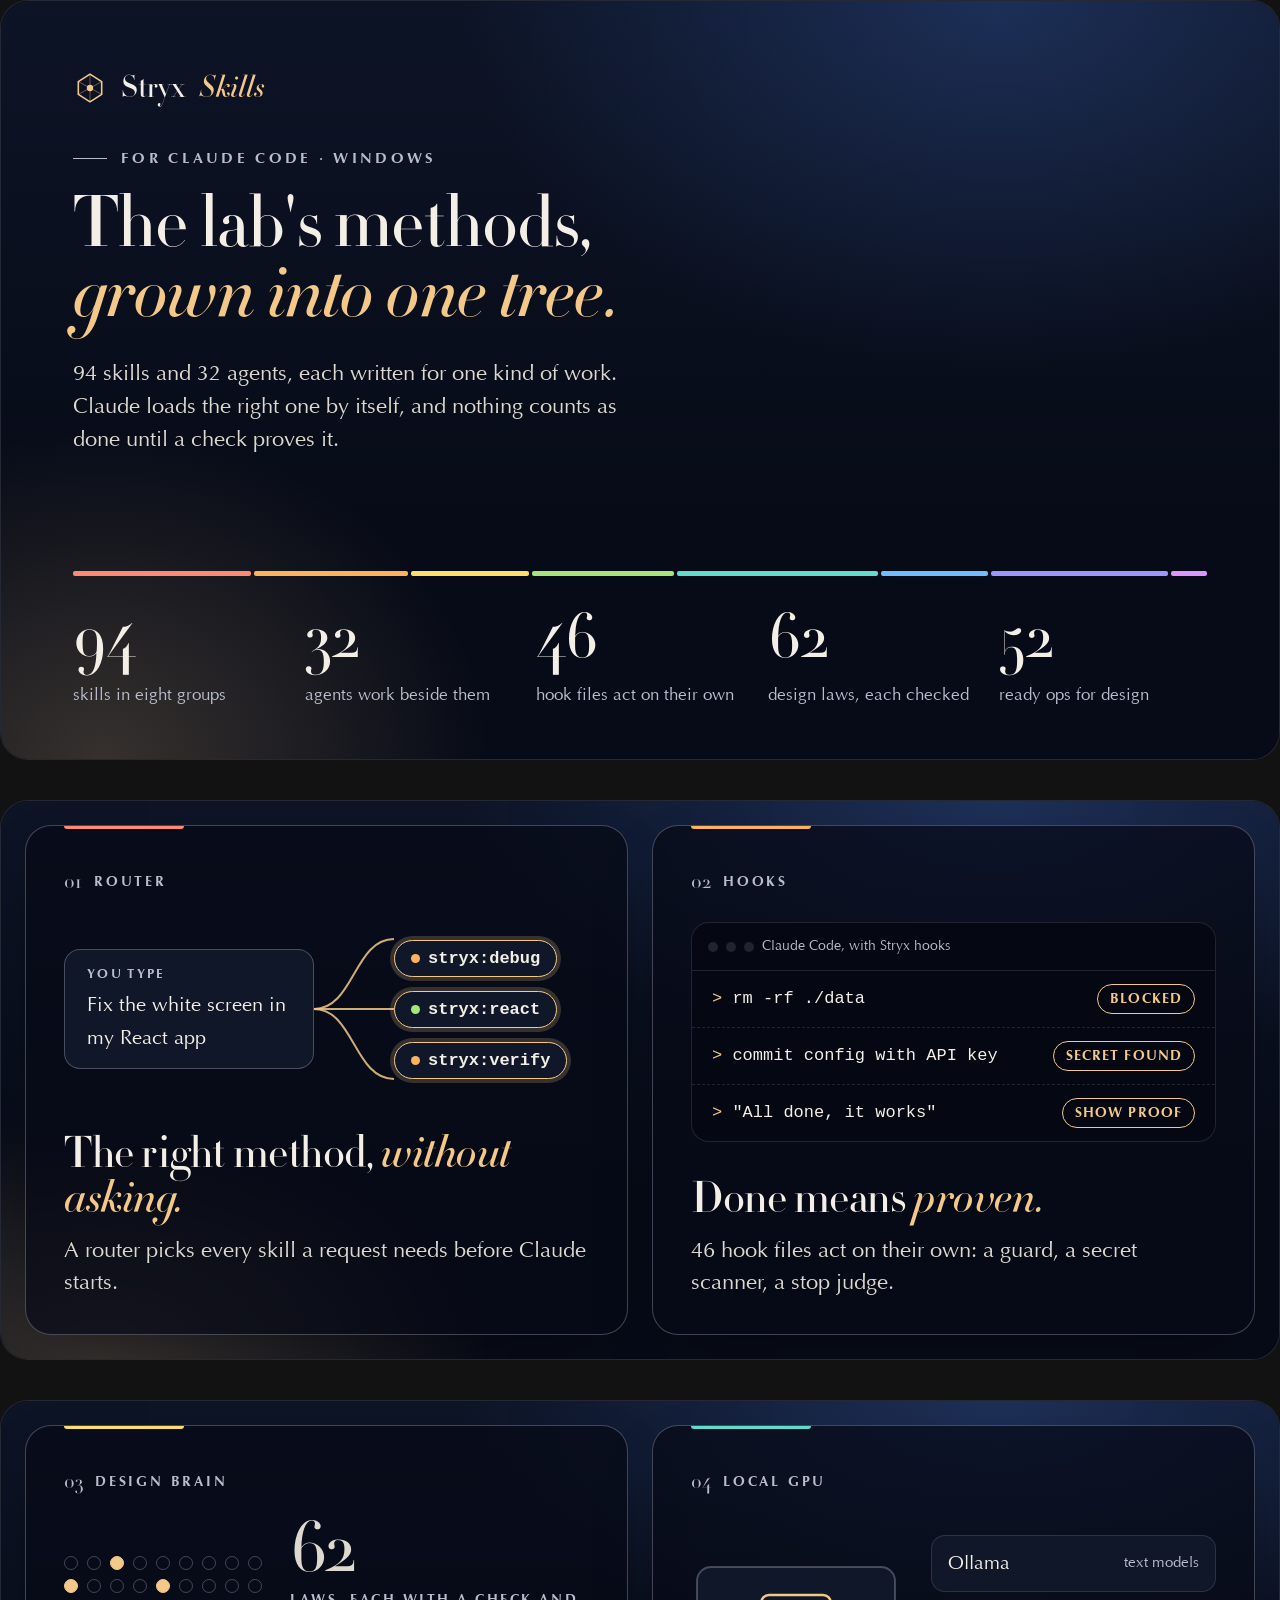
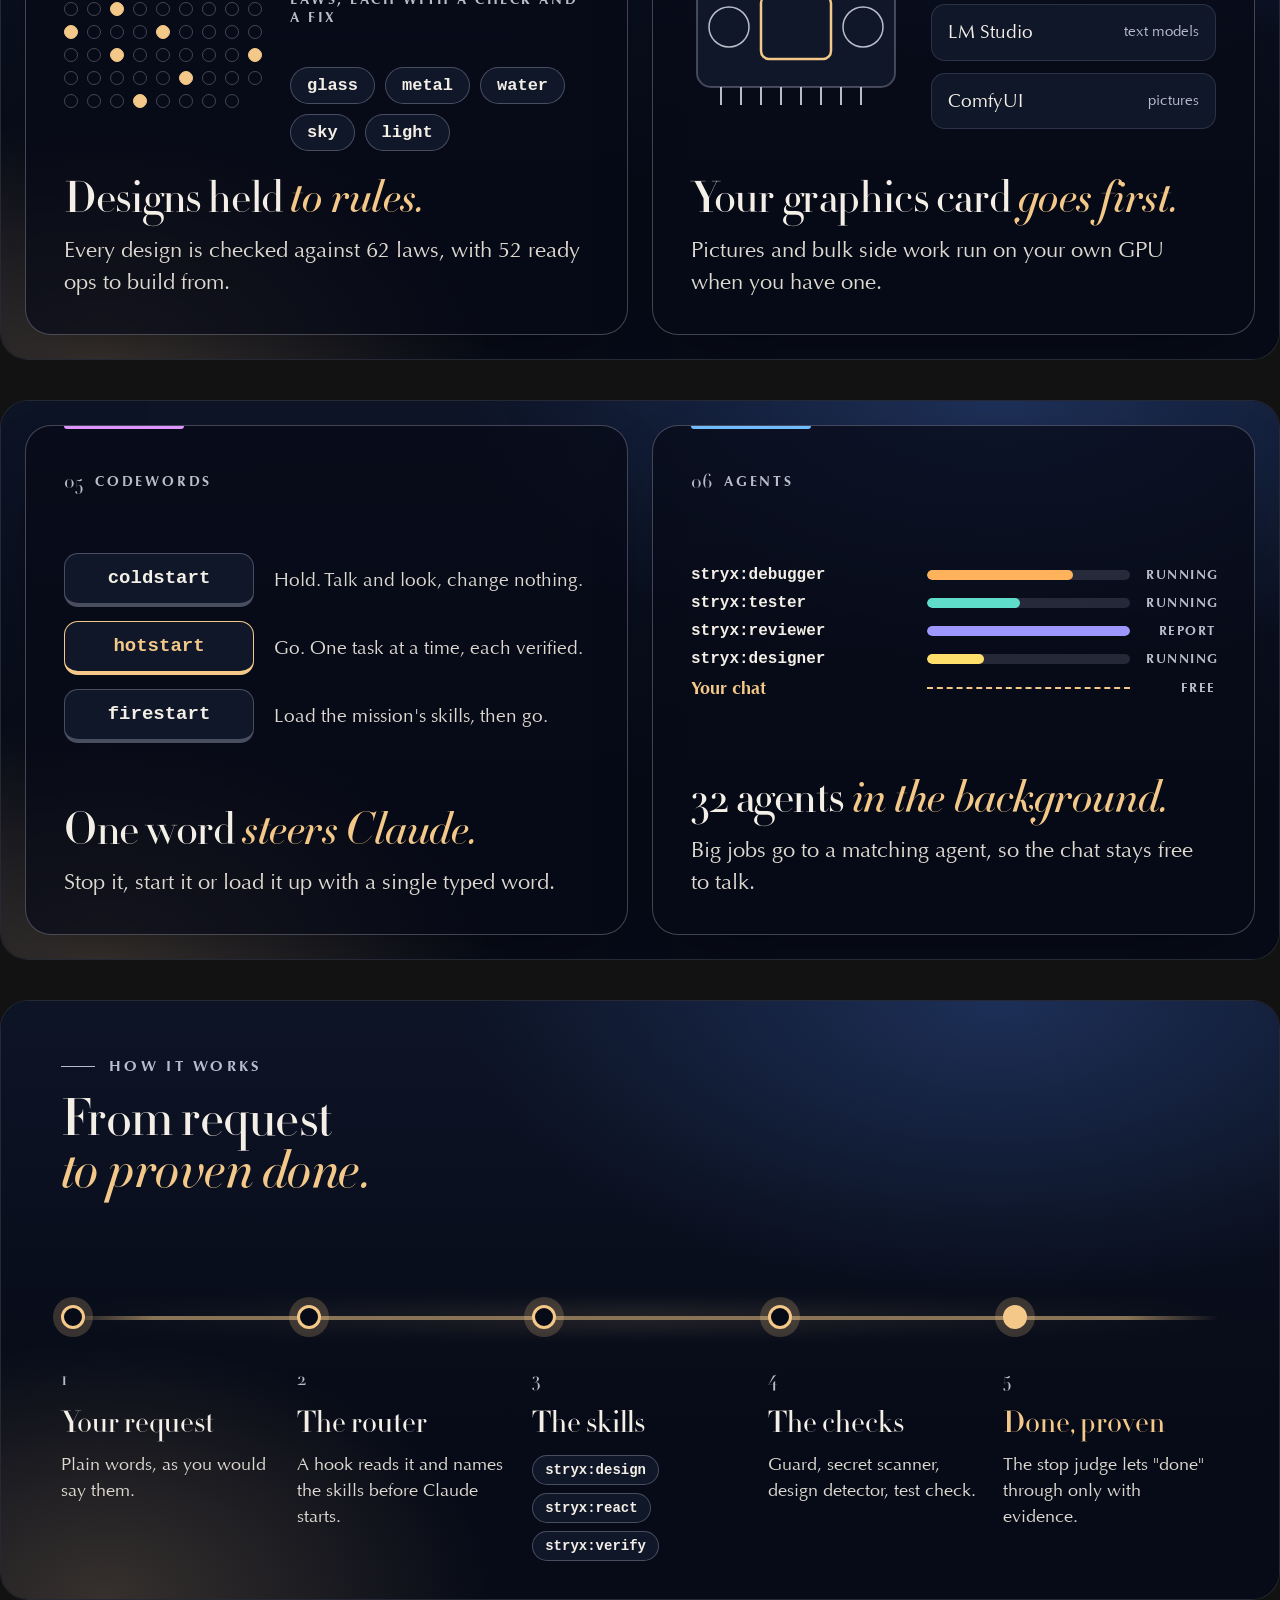
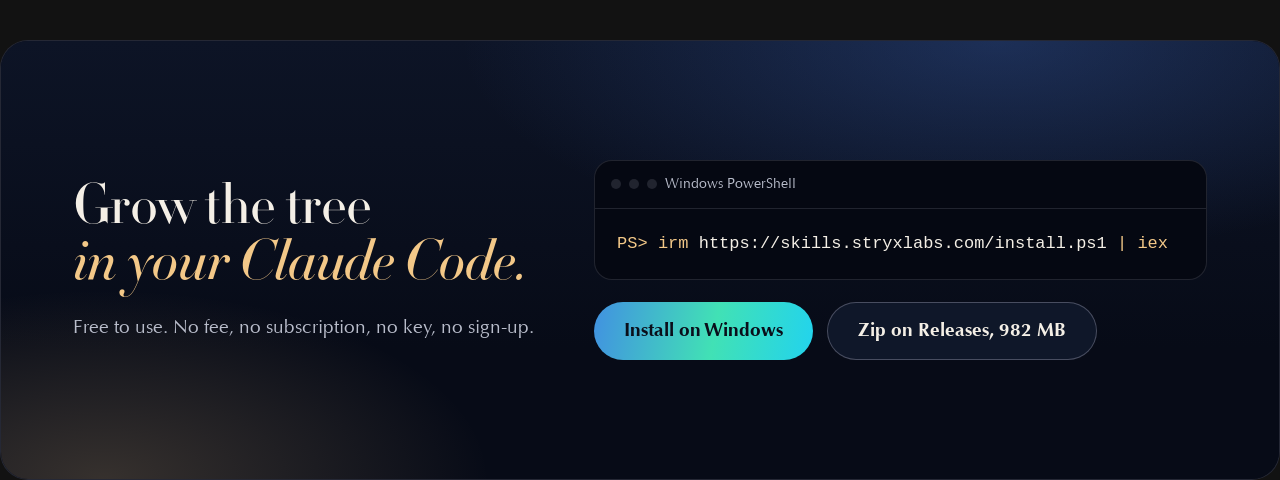
==== docs/assets/readme/src/art.template.html @ 87d7d910 "README: designed front page with feature cards, flow, full catalogue and FAQ Light and dark image pa" ====
<!doctype html>
<!-- Source of the README images. Built by build.py (injects the site's tree), rendered by render.cjs.
     Direction: "Evening lake, one light". Every colour comes from the token blocks in ../../site.css.
     Detector waiver (skipped-heading): each section is rendered as its own image, never read as one page. -->
<html lang="en" class="dark">
<head>
<meta charset="utf-8">
<title>Stryx Skills README art</title>
<link rel="stylesheet" href="../../site.css">
<style>
  html, body { margin: 0; background: transparent; }
  .art { position: relative; width: 1280px; overflow: hidden; background: var(--color-ground); color: var(--color-ink);
    font-family: var(--font-text); isolation: isolate; }
  .art + .art { margin-top: 40px; }
  /* the lake sky: one cool wash from the top, one warm light low on the left */
  .art::before { content: ""; position: absolute; inset: 0; z-index: -1;
    background:
      radial-gradient(60% 70% at 78% 0%, var(--color-sky-top), transparent 70%),
      radial-gradient(42% 60% at 8% 100%, var(--color-sun-glow), transparent 72%),
      linear-gradient(180deg, var(--color-ground-2), var(--color-ground) 70%); }
  .art.frame { border-radius: 28px; border: 1px solid var(--color-line); }
  .mono { font-family: var(--font-mono); }
  .amber { color: var(--color-sun); }
  .k { font: 700 15px/1.3 var(--font-text); letter-spacing: 0.22em; text-transform: uppercase; color: var(--color-ink-mute);
    display: flex; align-items: center; gap: 14px; }
  .k::before { content: ""; width: 34px; height: 1px; background: currentColor; }

  /* ---------- hero ---------- */
  #hero { height: 760px; }
  #hero .left { position: absolute; left: 72px; top: 70px; width: 820px; }
  #hero .brand { display: flex; align-items: center; gap: 14px; font: 500 30px/1 var(--font-display); margin-bottom: 44px; }
  #hero .brand svg { width: 34px; height: 34px; color: var(--color-sun); }
  #hero .brand em { color: var(--color-sun); }
  #hero h1 { font: 500 72px/0.98 var(--font-display); letter-spacing: -0.012em; margin: 20px 0 26px; }
  #hero h1 em { display: block; color: var(--color-sun); }
  #hero .lead { font-size: 22px; line-height: 1.5; color: var(--color-ink-soft); max-width: 27em; }
  #hero .tree-box { position: absolute; right: 10px; top: 40px; width: 470px; }
  #hero .tree { width: 100%; height: auto; }
  #hero .foot { position: absolute; left: 72px; right: 72px; bottom: 50px; }
  #hero .spectrum { margin: 0 0 30px; height: 5px; }
  #hero .stats dd { font-size: 64px; }
  #hero .stats dt { font-size: 17px; white-space: nowrap; }
  #hero .stats div { justify-content: flex-start; }

  /* ---------- feature pairs ---------- */
  .pair { height: 560px; display: grid; grid-template-columns: 1fr 1fr; gap: 24px; padding: 24px; }
  .card { position: relative; border-radius: 26px; background: var(--color-glass); border: 1px solid var(--color-line-strong);
    box-shadow: 0 24px 60px -30px var(--color-shadow); padding: 34px 38px 36px; display: flex; flex-direction: column; overflow: hidden; }
  .card::after { content: ""; position: absolute; left: 38px; top: 0; width: 120px; height: 3px; border-radius: 0 0 3px 3px; background: var(--band); }
  .card .num { font: 500 20px/1 var(--font-display); color: var(--color-ink-mute); display: flex; gap: 12px; align-items: center; }
  .card .num b { font-weight: 700; font-family: var(--font-text); font-size: 14px; letter-spacing: 0.2em; text-transform: uppercase; }
  .card .vis { flex: 1; display: grid; place-items: center; margin: 14px 0 18px; }
  .card h3 { font: 500 44px/1.04 var(--font-display); letter-spacing: -0.01em; }
  .card h3 em { color: var(--color-sun); }
  .card p { margin-top: 12px; font-size: 22px; line-height: 1.45; color: var(--color-ink-soft); }

  .chip { display: inline-flex; align-items: center; gap: 8px; padding: 9px 16px; border-radius: 999px; font: 600 17px/1 var(--font-mono);
    border: 1px solid var(--color-line-strong); background: var(--color-surface); color: var(--color-ink); white-space: nowrap; }
  .chip i { width: 9px; height: 9px; border-radius: 50%; background: var(--band, var(--color-sun)); }
  .chip.lit { border-color: var(--color-sun); box-shadow: 0 0 0 4px var(--color-sun-glow); }
  .ask { padding: 14px 22px; border-radius: 16px; background: var(--color-surface); border: 1px solid var(--color-line-strong);
    font-size: 20px; color: var(--color-ink); }
  .ask small { display: block; font-size: 13px; letter-spacing: 0.18em; text-transform: uppercase; color: var(--color-ink-mute); margin-bottom: 4px; font-weight: 700; }

  /* router motif */
  .router { width: 100%; display: grid; grid-template-columns: 250px 80px 1fr; align-items: center; }
  .router svg { width: 80px; height: 190px; }
  .router .fan { stroke: var(--color-sun); stroke-width: 2; fill: none; opacity: 0.85; }
  .router .outs { display: grid; gap: 14px; justify-items: start; }

  /* console motif */
  .con { width: 100%; border-radius: 18px; background: var(--color-console); border: 1px solid var(--color-console-line); overflow: hidden; }
  .con .bar { display: flex; gap: 8px; padding: 12px 16px; border-bottom: 1px solid var(--color-console-line); align-items: center;
    color: var(--color-console-mute); font-size: 14px; }
  .con .bar i { width: 10px; height: 10px; border-radius: 50%; background: var(--color-console-line); }
  .con .row { display: grid; grid-template-columns: 1fr auto; gap: 16px; align-items: center; padding: 13px 20px;
    font: 500 17px/1.3 var(--font-mono); color: var(--color-console-ink); }
  .con .row + .row { border-top: 1px dashed var(--color-console-line); }
  .con .ps { color: var(--color-console-prompt); }
  .con .verdict { font: 700 14px/1 var(--font-text); letter-spacing: 0.08em; text-transform: uppercase; color: var(--color-console-prompt);
    padding: 7px 12px; border-radius: 999px; border: 1px solid var(--color-console-prompt); }

  /* laws motif */
  .laws { display: grid; grid-template-columns: auto 1fr; gap: 28px; align-items: center; width: 100%; }
  .dots { display: grid; grid-template-columns: repeat(9, 14px); gap: 9px; }
  .dots span { width: 14px; height: 14px; border-radius: 50%; border: 1.5px solid var(--color-line-strong); }
  .dots span.on { background: var(--color-sun); border-color: var(--color-sun); }
  .ops { display: flex; flex-wrap: wrap; gap: 10px; }
  .card .big { margin: 0; font: 500 72px/1 var(--font-display); }
  .big small { display: block; font: 700 14px/1.3 var(--font-text); letter-spacing: 0.18em; text-transform: uppercase; color: var(--color-ink-mute); margin-top: 6px; }

  /* gpu motif */
  .gpu { display: grid; grid-template-columns: 210px 1fr; gap: 30px; align-items: center; width: 100%; }
  .gpu svg { width: 210px; height: 170px; }
  .gpu .board { fill: var(--color-surface); stroke: var(--color-line-strong); stroke-width: 2; }
  .gpu .die { fill: none; stroke: var(--color-sun); stroke-width: 2.5; }
  .gpu .pin { stroke: var(--color-ink-mute); stroke-width: 2; }
  .gpu .fanb { fill: none; stroke: var(--color-ink-mute); stroke-width: 1.5; }
  .gpu ul { list-style: none; margin: 0; padding: 0; display: grid; gap: 12px; }
  .gpu li { display: flex; justify-content: space-between; gap: 14px; align-items: center; padding: 12px 16px; border-radius: 14px;
    background: var(--color-surface); border: 1px solid var(--color-line); font-size: 19px; }
  .gpu li span { font-size: 15px; color: var(--color-ink-mute); }

  /* codeword motif */
  .keys { display: grid; gap: 14px; width: 100%; }
  .key { display: grid; grid-template-columns: 190px 1fr; gap: 20px; align-items: center; }
  .key kbd { font: 700 19px/1 var(--font-mono); text-align: center; padding: 15px 0; border-radius: 14px; background: var(--color-surface);
    border: 1px solid var(--color-line-strong); border-bottom-width: 4px; color: var(--color-ink); }
  .key kbd.lit { border-color: var(--color-sun); color: var(--color-sun); }
  .key span { font-size: 19px; color: var(--color-ink-soft); }

  /* lanes motif */
  .lanes { display: grid; gap: 12px; width: 100%; }
  .lane { display: grid; grid-template-columns: 220px 1fr 70px; gap: 16px; align-items: center; font: 600 16px/1 var(--font-mono); }
  .lane .track { height: 10px; border-radius: 99px; background: var(--color-line); overflow: hidden; }
  .lane .track b { display: block; height: 100%; border-radius: 99px; background: var(--band); }
  .lane em { font: 700 13px/1 var(--font-text); font-style: normal; letter-spacing: 0.12em; text-transform: uppercase; color: var(--color-ink-mute); text-align: right; }
  .lane.you { font-family: var(--font-text); font-size: 18px; color: var(--color-sun); }

  /* ---------- flow ---------- */
  #flow { height: 600px; padding: 56px 60px; }
  #flow h2 { font: 500 52px/1 var(--font-display); }
  #flow h2 em { color: var(--color-sun); }
  #flow .river { position: absolute; left: 60px; right: 60px; top: 315px; height: 4px; border-radius: 4px;
    background: linear-gradient(90deg, transparent, var(--color-sun) 8%, var(--color-sun) 92%, transparent); opacity: 0.55; }
  #flow .river::after { content: ""; position: absolute; inset: -12px 0; background: linear-gradient(90deg, transparent, var(--color-sun-glow), transparent); filter: blur(8px); }
  #flow .steps { position: absolute; left: 60px; right: 60px; top: 200px; display: grid; grid-template-columns: repeat(5, 1fr); gap: 20px; }
  .step { display: flex; flex-direction: column; gap: 12px; }
  .step .n { font: 500 20px/1 var(--font-display); color: var(--color-ink-mute); height: 26px; }
  .step .node { position: relative; height: 0; margin: 100px 0 40px; }
  .step .node::before { content: ""; position: absolute; left: 0; top: -12px; width: 24px; height: 24px; border-radius: 50%;
    background: var(--color-ground); border: 3px solid var(--color-sun); box-shadow: 0 0 0 8px var(--color-sun-glow); }
  .step.end .node::before { background: var(--color-sun); }
  .step .top { position: absolute; top: 40px; left: 0; right: 0; }
  .step h3 { font: 500 30px/1.05 var(--font-display); }
  .step p { font-size: 18px; line-height: 1.45; color: var(--color-ink-soft); }
  .step .chips { display: flex; flex-wrap: wrap; gap: 8px; margin-top: 4px; }
  .step .chip { font-size: 14px; padding: 7px 12px; }

  /* ---------- closing ---------- */
  #closing { height: 440px; padding: 70px 72px; display: grid; grid-template-columns: 1fr 1.1fr; gap: 40px; align-items: center; }
  #closing h2 { font: 500 56px/1 var(--font-display); letter-spacing: -0.01em; }
  #closing h2 em { display: block; color: var(--color-sun); }
  #closing .fine2 { margin-top: 22px; font-size: 19px; white-space: nowrap; color: var(--color-ink-mute); }
  #closing .con .row { font-size: 17px; padding: 24px 22px; white-space: nowrap; }
  #closing .btns { display: flex; gap: 14px; margin-top: 22px; }
  .pill { display: inline-flex; align-items: center; height: 58px; padding: 0 30px; border-radius: 999px; font: 700 19px/1 var(--font-text); }
  .pill.brand { background: var(--gradient-brand); color: var(--color-on-brand); }
  .pill.ghost { border: 1px solid var(--color-line-strong); color: var(--color-ink); background: var(--color-surface); }
</style>
</head>
<body>

<!-- 1. HERO -->
<section class="art frame" id="hero">
  <div class="left">
    <div class="brand"><svg viewBox="0 0 64 64" aria-hidden="true"><g fill="none" stroke="currentColor" stroke-width="3" stroke-linejoin="round"><polygon points="32,6 54,20 54,44 32,58 10,44 10,20"/><path d="M32 6V58M10 20L54 44M54 20L10 44" stroke-width="1.4" opacity=".55"/></g><circle cx="32" cy="32" r="6" fill="currentColor"/></svg>Stryx <em>Skills</em></div>
    <p class="k">For Claude Code · Windows</p>
    <h1>The lab's methods, <em>grown into one tree.</em></h1>
    <p class="lead">94 skills and 32 agents, each written for one kind of work. Claude loads the right one by itself, and nothing counts as done until a check proves it.</p>
  </div>
  <div class="tree-box"><!--TREE--></div>
  <div class="foot">
    <div class="spectrum"><span style="--band:var(--g0);flex:15"></span><span style="--band:var(--g1);flex:13"></span><span style="--band:var(--g2);flex:10"></span><span style="--band:var(--g3);flex:12"></span><span style="--band:var(--g4);flex:17"></span><span style="--band:var(--g5);flex:9"></span><span style="--band:var(--g6);flex:15"></span><span style="--band:var(--g7);flex:3"></span></div>
    <dl class="stats">
      <div><dt>skills in eight groups</dt><dd>94</dd></div>
      <div><dt>agents work beside them</dt><dd>32</dd></div>
      <div><dt>hook files act on their own</dt><dd>46</dd></div>
      <div><dt>design laws, each checked</dt><dd>62</dd></div>
      <div><dt>ready ops for design</dt><dd>52</dd></div>
    </dl>
  </div>
</section>

<!-- 2. FEATURES: router + proof -->
<section class="art frame pair" id="features-1">
  <article class="card" style="--band:var(--g0)">
    <p class="num">01 <b>Router</b></p>
    <div class="vis">
      <div class="router">
        <div class="ask"><small>You type</small>Fix the white screen in my React app</div>
        <svg viewBox="0 0 80 190" preserveAspectRatio="none" aria-hidden="true"><path class="fan" d="M0 95 C40 95 40 25 80 25"/><path class="fan" d="M0 95 H80"/><path class="fan" d="M0 95 C40 95 40 165 80 165"/></svg>
        <div class="outs"><span class="chip lit" style="--band:var(--g1)"><i></i>stryx:debug</span><span class="chip lit" style="--band:var(--g3)"><i></i>stryx:react</span><span class="chip lit" style="--band:var(--g1)"><i></i>stryx:verify</span></div>
      </div>
    </div>
    <h3>The right method, <em>without asking.</em></h3>
    <p>A router picks every skill a request needs before Claude starts.</p>
  </article>
  <article class="card" style="--band:var(--g1)">
    <p class="num">02 <b>Hooks</b></p>
    <div class="vis">
      <div class="con">
        <div class="bar"><i></i><i></i><i></i><span>Claude Code, with Stryx hooks</span></div>
        <div class="row"><span><span class="ps">&gt;</span> rm -rf ./data</span><span class="verdict">Blocked</span></div>
        <div class="row"><span><span class="ps">&gt;</span> commit config with API key</span><span class="verdict">Secret found</span></div>
        <div class="row"><span><span class="ps">&gt;</span> "All done, it works"</span><span class="verdict">Show proof</span></div>
      </div>
    </div>
    <h3>Done means <em>proven.</em></h3>
    <p>46 hook files act on their own: a guard, a secret scanner, a stop judge.</p>
  </article>
</section>

<!-- 3. FEATURES: design brain + local GPU -->
<section class="art frame pair" id="features-2">
  <article class="card" style="--band:var(--g2)">
    <p class="num">03 <b>Design brain</b></p>
    <div class="vis">
      <div class="laws">
        <div class="dots" id="lawdots"></div>
        <div>
          <p class="big">62<small>laws, each with a check and a fix</small></p>
          <div class="ops" style="margin-top:18px"><span class="chip">glass</span><span class="chip">metal</span><span class="chip">water</span><span class="chip">sky</span><span class="chip">light</span></div>
        </div>
      </div>
    </div>
    <h3>Designs held <em>to rules.</em></h3>
    <p>Every design is checked against 62 laws, with 52 ready ops to build from.</p>
  </article>
  <article class="card" style="--band:var(--g4)">
    <p class="num">04 <b>Local GPU</b></p>
    <div class="vis">
      <div class="gpu">
        <svg viewBox="0 0 210 170" aria-hidden="true">
          <rect class="board" x="6" y="20" width="198" height="120" rx="14"/>
          <rect class="die" x="70" y="48" width="70" height="64" rx="8"/>
          <circle class="fanb" cx="38" cy="80" r="20"/><circle class="fanb" cx="172" cy="80" r="20"/>
          <path class="pin" d="M30 140v18M50 140v18M70 140v18M90 140v18M110 140v18M130 140v18M150 140v18M170 140v18"/>
        </svg>
        <ul><li>Ollama <span>text models</span></li><li>LM Studio <span>text models</span></li><li>ComfyUI <span>pictures</span></li></ul>
      </div>
    </div>
    <h3>Your graphics card <em>goes first.</em></h3>
    <p>Pictures and bulk side work run on your own GPU when you have one.</p>
  </article>
</section>

<!-- 4. FEATURES: codewords + agents -->
<section class="art frame pair" id="features-3">
  <article class="card" style="--band:var(--g7)">
    <p class="num">05 <b>Codewords</b></p>
    <div class="vis">
      <div class="keys">
        <div class="key"><kbd>coldstart</kbd><span>Hold. Talk and look, change nothing.</span></div>
        <div class="key"><kbd class="lit">hotstart</kbd><span>Go. One task at a time, each verified.</span></div>
        <div class="key"><kbd>firestart</kbd><span>Load the mission's skills, then go.</span></div>
      </div>
    </div>
    <h3>One word <em>steers Claude.</em></h3>
    <p>Stop it, start it or load it up with a single typed word.</p>
  </article>
  <article class="card" style="--band:var(--g5)">
    <p class="num">06 <b>Agents</b></p>
    <div class="vis">
      <div class="lanes">
        <div class="lane" style="--band:var(--g1)">stryx:debugger<span class="track"><b style="width:72%"></b></span><em>running</em></div>
        <div class="lane" style="--band:var(--g4)">stryx:tester<span class="track"><b style="width:46%"></b></span><em>running</em></div>
        <div class="lane" style="--band:var(--g6)">stryx:reviewer<span class="track"><b style="width:100%"></b></span><em>report</em></div>
        <div class="lane" style="--band:var(--g2)">stryx:designer<span class="track"><b style="width:28%"></b></span><em>running</em></div>
        <div class="lane you">Your chat<span class="track" style="background:none;border-top:2px dashed var(--color-sun);height:0;border-radius:0"></span><em class="amber">free</em></div>
      </div>
    </div>
    <h3>32 agents <em>in the background.</em></h3>
    <p>Big jobs go to a matching agent, so the chat stays free to talk.</p>
  </article>
</section>

<!-- 5. FLOW -->
<section class="art frame" id="flow">
  <p class="k">How it works</p>
  <h2 style="margin-top:16px">From request <em>to proven done.</em></h2>
  <div class="river"></div>
  <div class="steps">
    <div class="step"><div class="node"></div><p class="n">1</p><h3>Your request</h3><p>Plain words, as you would say them.</p></div>
    <div class="step"><div class="node"></div><p class="n">2</p><h3>The router</h3><p>A hook reads it and names the skills before Claude starts.</p></div>
    <div class="step"><div class="node"></div><p class="n">3</p><h3>The skills</h3><div class="chips"><span class="chip">stryx:design</span><span class="chip">stryx:react</span><span class="chip">stryx:verify</span></div></div>
    <div class="step"><div class="node"></div><p class="n">4</p><h3>The checks</h3><p>Guard, secret scanner, design detector, test check.</p></div>
    <div class="step end"><div class="node"></div><p class="n">5</p><h3 class="amber">Done, proven</h3><p>The stop judge lets "done" through only with evidence.</p></div>
  </div>
</section>

<!-- 6. CLOSING -->
<section class="art frame" id="closing">
  <div>
    <h2>Grow the tree <em>in your Claude Code.</em></h2>
    <p class="fine2">Free to use. No fee, no subscription, no key, no sign-up.</p>
  </div>
  <div>
    <div class="con">
      <div class="bar"><i></i><i></i><i></i><span>Windows PowerShell</span></div>
      <div class="row"><span><span class="ps">PS&gt;</span> <span class="ps">irm</span> https://skills.stryxlabs.com/install.ps1 <span class="ps">| iex</span></span></div>
    </div>
    <div class="btns"><span class="pill brand">Install on Windows</span><span class="pill ghost">Zip on Releases, 982 MB</span></div>
  </div>
</section>

<script>
  // 62 law dots, a few lit: decoration only.
  const d = document.getElementById('lawdots');
  const lit = new Set([2, 9, 13, 20, 27, 31, 38, 44, 50, 57]);
  for (let i = 0; i < 63; i++) { if (i === 62) break; const s = document.createElement('span'); if (lit.has(i)) s.className = 'on'; d.appendChild(s); }
  const t = new URLSearchParams(location.search).get('theme');
  if (t) document.documentElement.className = t === 'dark' ? 'dark' : '';
</script>
</body>
</html>
---- docs/assets/site.css ----
/* Stryx Skills, project page. Direction: "Evening lake, one light".
   Literal colours live only in the two token blocks below. */
@font-face { font-family: "Didot Glass"; src: url("fonts/didot-m42.woff2") format("woff2"); font-weight: 500; font-style: normal; font-display: swap; }
@font-face { font-family: "Didot Glass"; src: url("fonts/didot-m42-italic.woff2") format("woff2"); font-weight: 500; font-style: italic; font-display: swap; }
@font-face { font-family: "Didot Text"; src: url("fonts/didot-m16.woff2") format("woff2"); font-weight: 500; font-style: normal; font-display: swap; }
@font-face { font-family: "Optima Glass"; src: url("fonts/optima.woff2") format("woff2"); font-weight: 400; font-style: normal; font-display: swap; }
@font-face { font-family: "Optima Glass"; src: url("fonts/optima-italic.woff2") format("woff2"); font-weight: 400; font-style: italic; font-display: swap; }
@font-face { font-family: "Optima Glass"; src: url("fonts/optima-bold.woff2") format("woff2"); font-weight: 700; font-style: normal; font-display: swap; }

:root {
  color-scheme: light;
  --font-display: "Didot Glass", "Bodoni MT", Didot, Georgia, serif;
  --font-head: "Didot Text", "Didot Glass", Georgia, serif;
  --font-text: "Optima Glass", Optima, Candara, "Segoe UI", sans-serif;
  --font-mono: ui-monospace, "Cascadia Mono", Consolas, monospace;

  /* light: the same lake at dusk, on warm paper */
  --color-ground: #f4efe6;
  --color-ground-2: #ebe3d4;
  --color-surface: #fbf8f2;
  --color-glass: rgb(251 248 242 / 0.78);
  --color-line: rgb(20 26 46 / 0.13);
  --color-line-strong: rgb(20 26 46 / 0.24);
  --color-ink: #141a2e;
  --color-ink-soft: #343a4f;
  --color-ink-mute: #575d70;
  --color-sun: #8a4f0e;
  --color-sun-glow: rgb(230 166 95 / 0.30);
  --color-sky-top: rgb(111 188 255 / 0.18);
  --color-focus: #8a4f0e;
  --color-trunk: #5d4e40;
  --color-shadow: rgb(20 26 46 / 0.14);
  --color-console: #0d1426;
  --color-console-ink: #f4efe6;
  --color-console-mute: #b9bdcb;
  --color-console-line: rgb(236 232 255 / 0.14);
  --color-console-prompt: #f3c888;
  --color-on-brand: #0a0e1a;
  --g0: #c2412b; --g1: #b25e05; --g2: #8a7200; --g3: #3f7f1a; --g4: #0b7f71; --g5: #2566b4; --g6: #574fd1; --g7: #9238bd;
  --gradient-brand: linear-gradient(100deg, #4191E1 0%, #41E1B5 55%, #22D3EE 100%);

  --s-1: 4px; --s-2: 8px; --s-3: 12px; --s-4: 16px; --s-5: 24px; --s-6: 32px; --s-7: 48px; --s-8: 64px; --s-9: 96px; --s-10: 128px;
  --r-1: 10px; --r-2: 16px; --r-3: 22px; --r-pill: 999px;
  --ease-premium: cubic-bezier(0.16, 1, 0.3, 1);
  --duration-fast: 150ms; --duration-normal: 200ms; --duration-slow: 300ms;
  --nav-h: 64px;
}
.dark {
  color-scheme: dark;
  /* dark: the lake at night, as on skills.stryxlabs.com */
  --color-ground: #070b17;
  --color-ground-2: #0d1426;
  --color-surface: #0f1729;
  --color-glass: rgb(7 11 23 / 0.72);
  --color-line: rgb(236 232 255 / 0.13);
  --color-line-strong: rgb(236 232 255 / 0.26);
  --color-ink: #f4efe6;
  --color-ink-soft: #ddd8d0;
  --color-ink-mute: #b9bdcb;
  --color-sun: #f3c888;
  --color-sun-glow: rgb(243 200 136 / 0.20);
  --color-sky-top: rgb(65 110 200 / 0.30);
  --color-focus: #ffe2b0;
  --color-trunk: #8b7a66;
  --color-shadow: rgb(0 0 0 / 0.5);
  --color-console: #050812;
  --color-console-line: rgb(236 232 255 / 0.12);
  --g0: #ff8a73; --g1: #ffb25c; --g2: #ffdf6b; --g3: #a6e57a; --g4: #5fdcca; --g5: #6fbcff; --g6: #9d97ff; --g7: #de95ff;
}

*, *::before, *::after { box-sizing: border-box; }
html { scroll-behavior: smooth; scroll-padding-top: calc(var(--nav-h) + var(--s-4)); -webkit-text-size-adjust: 100%; }
body {
  margin: 0; background: var(--color-ground); color: var(--color-ink);
  font: 400 17px/1.62 var(--font-text); -webkit-font-smoothing: antialiased; text-rendering: optimizeLegibility;
  -webkit-tap-highlight-color: transparent;
}
img, svg { display: block; max-width: 100%; }
a { color: inherit; text-underline-offset: 3px; text-decoration-thickness: 1px; }
a:hover { text-decoration-color: var(--color-sun); }
code { font-family: var(--font-mono); font-size: 0.86em; }
h1, h2, h3 { margin: 0; font-weight: 500; }
p { margin: 0; }
em { font-style: italic; }
:focus-visible { outline: 2px solid var(--color-focus); outline-offset: 3px; border-radius: 6px; }
main:focus { outline: none; }
.visually-hidden { position: absolute; width: 1px; height: 1px; overflow: hidden; clip: rect(0 0 0 0); white-space: nowrap; }
.wrap { width: 100%; max-width: 1200px; margin-inline: auto; padding-inline: clamp(20px, 5vw, 48px); }

.skip { position: absolute; left: var(--s-4); top: -60px; z-index: 50; padding: var(--s-2) var(--s-4); border-radius: var(--r-1);
  background: var(--color-ink); color: var(--color-ground); transition: transform var(--duration-normal) var(--ease-premium); }
.skip:focus { transform: translateY(76px); }

/* ---------- type ---------- */
.kicker { font: 700 12.5px/1.3 var(--font-text); letter-spacing: 0.2em; text-transform: uppercase; color: var(--color-ink-mute);
  display: flex; align-items: center; gap: var(--s-3); }
.kicker::before { content: ""; width: 28px; height: 1px; background: currentColor; }
.display { font-family: var(--font-display); font-size: clamp(44px, 6.4vw, 92px); line-height: 0.98; letter-spacing: -0.012em; }
.display em, h2 em { color: var(--color-sun); display: block; }
h2 { font-family: var(--font-display); font-size: clamp(36px, 4.4vw, 60px); line-height: 1.02; letter-spacing: -0.01em; }
h3 { font-family: var(--font-head); font-size: 23px; line-height: 1.2; }
.lead { font-size: clamp(18px, 1.5vw, 20px); color: var(--color-ink-soft); max-width: 36em; }
.section-lead { color: var(--color-ink-soft); max-width: 34em; }
.fine { font-size: 14.5px; color: var(--color-ink-mute); }

/* ---------- buttons ---------- */
.btn { display: inline-flex; align-items: center; justify-content: center; gap: var(--s-2); min-height: 48px; padding: 0 var(--s-5);
  border-radius: var(--r-pill); font: 700 16px/1 var(--font-text); letter-spacing: 0.01em; text-decoration: none; border: 1px solid transparent;
  transition: transform var(--duration-fast) var(--ease-premium), opacity var(--duration-fast) var(--ease-premium), background-color var(--duration-normal) var(--ease-premium), border-color var(--duration-normal) var(--ease-premium); }
.btn:active { transform: scale(0.97); }
.btn-brand { background: var(--gradient-brand); color: var(--color-on-brand); box-shadow: 0 10px 30px -12px var(--color-shadow); }
.btn-brand:hover { transform: translateY(-2px); text-decoration: none; }
.btn-ghost { border-color: var(--color-line-strong); color: var(--color-ink); background: transparent; }
.btn-ghost:hover { border-color: var(--color-ink); text-decoration: none; }
.btn-sm { min-height: 40px; padding: 0 var(--s-4); font-size: 14.5px; }
.btn-xl { min-height: 60px; padding: 0 var(--s-7); font-size: 18px; }

/* ---------- top nav ---------- */
.topnav { position: sticky; top: 0; z-index: 40; height: var(--nav-h); background: var(--color-glass);
  -webkit-backdrop-filter: blur(14px) saturate(1.2); backdrop-filter: blur(14px) saturate(1.2); border-bottom: 1px solid var(--color-line); }
.topnav-in { height: 100%; display: flex; align-items: center; gap: var(--s-5); }
.brand { display: flex; align-items: center; gap: var(--s-3); text-decoration: none; font: 500 22px/1 var(--font-display); }
.brand em { color: var(--color-sun); }
.mark { width: 26px; height: 26px; color: var(--g0); }
.topnav nav { margin-left: auto; }
.navlinks { display: flex; gap: var(--s-5); list-style: none; margin: 0; padding: 0; font-size: 15px; }
.navlinks a { text-decoration: none; color: var(--color-ink-soft); transition: color var(--duration-normal) var(--ease-premium); }
.navlinks a:hover { color: var(--color-ink); }
.nav-actions { display: flex; align-items: center; gap: var(--s-3); }
.icon-btn { width: 40px; height: 40px; border-radius: 50%; border: 1px solid var(--color-line-strong); background: transparent; color: var(--color-ink);
  display: grid; place-items: center; cursor: pointer; transition: border-color var(--duration-normal) var(--ease-premium), transform var(--duration-fast) var(--ease-premium); }
.icon-btn:hover { border-color: var(--color-ink); }
.icon-btn:active { transform: scale(0.94); }
.icon-btn svg { width: 19px; height: 19px; fill: none; stroke: currentColor; stroke-width: 1.7; stroke-linecap: round; }
.i-moon { display: none; }
.dark .i-sun { display: none; }
.dark .i-moon { display: block; }

/* ---------- hero ---------- */
.hero { position: relative; overflow: clip; padding: clamp(56px, 9vw, 120px) 0 var(--s-8); isolation: isolate; }
.sky { position: absolute; inset: 0; z-index: -1; pointer-events: none;
  background:
    radial-gradient(60% 55% at 78% 108%, var(--color-sun-glow), transparent 70%),
    radial-gradient(70% 60% at 20% -10%, var(--color-sky-top), transparent 70%),
    linear-gradient(180deg, var(--color-ground-2), var(--color-ground) 70%); }
.hero-grid { display: grid; grid-template-columns: minmax(0, 7fr) minmax(0, 5fr); gap: clamp(32px, 4vw, 56px) clamp(32px, 5vw, 72px); align-items: end; }
.hero-title { grid-column: 1 / -1; display: grid; gap: var(--s-5); }
.hero-copy { display: grid; gap: var(--s-5); }
.cta-row { display: flex; flex-wrap: wrap; gap: var(--s-3); margin-top: var(--s-2); }

.console { border-radius: var(--r-3); background: var(--color-console); color: var(--color-console-ink); border: 1px solid var(--color-console-line);
  box-shadow: 0 30px 60px -30px var(--color-shadow), 0 1px 0 var(--color-console-line) inset; overflow: hidden; }
.console-bar { display: flex; align-items: center; gap: var(--s-3); padding: var(--s-3) var(--s-4); font-size: 13px; color: var(--color-console-mute);
  border-bottom: 1px solid var(--color-console-line); }
.dots { display: flex; gap: 6px; }
.dots i { width: 9px; height: 9px; border-radius: 50%; background: var(--color-console-line); }
.console-body { display: flex; align-items: flex-start; gap: var(--s-4); padding: var(--s-5) var(--s-4) var(--s-5) var(--s-5); }
.cmd { flex: 1; min-width: 0; font-size: 15px; line-height: 1.6; color: var(--color-console-ink); }
.url { white-space: nowrap; }
.ps, .kw { color: var(--color-console-prompt); }
.copy { flex: none; min-height: 36px; padding: 0 var(--s-4); border-radius: var(--r-pill); border: 1px solid var(--color-console-line);
  background: transparent; color: var(--color-console-ink); font: 700 13px/1 var(--font-text); cursor: pointer;
  transition: border-color var(--duration-normal) var(--ease-premium), transform var(--duration-fast) var(--ease-premium); }
.copy:hover { border-color: var(--color-console-prompt); }
.copy:active { transform: scale(0.95); }
.copy:focus-visible { outline-color: var(--color-console-prompt); }
.console-note { padding: 0 var(--s-5) var(--s-5); font-size: 14px; color: var(--color-console-mute); }

.spectrum { display: flex; gap: 3px; height: 4px; margin: clamp(56px, 7vw, 96px) 0 var(--s-6); }
.spectrum span { background: var(--band); border-radius: 2px; transform-origin: left center; }
.stats { display: grid; grid-template-columns: repeat(5, minmax(0, 1fr)); gap: var(--s-5); margin: 0; }
.stats div { display: flex; flex-direction: column-reverse; gap: var(--s-1); }
.stats dd { margin: 0; padding-bottom: 0.12em; font: 500 clamp(40px, 4.6vw, 64px)/1 var(--font-display); font-variant-numeric: lining-nums; }
.stats dt { font-size: 14.5px; color: var(--color-ink-mute); max-width: 14em; }

/* ---------- sections ---------- */
.section { padding: clamp(80px, 11vw, 150px) 0; border-top: 1px solid var(--color-line); }
.section-head { display: grid; gap: var(--s-4); align-content: start; }
.section-head.narrow { max-width: 760px; margin-bottom: clamp(40px, 6vw, 72px); }

.what-grid { display: grid; grid-template-columns: minmax(0, 5fr) minmax(0, 7fr); gap: clamp(40px, 6vw, 96px); }
.tenets { list-style: none; margin: 0; padding: 0; display: grid; grid-template-columns: repeat(2, minmax(0, 1fr)); column-gap: var(--s-7); }
.tenets li { display: grid; grid-template-columns: 40px minmax(0, 1fr); column-gap: var(--s-3); row-gap: var(--s-2); padding: var(--s-6) 0; border-top: 1px solid var(--color-line-strong); }
.tenets .num { grid-row: span 2; font: italic 500 22px/1.1 var(--font-display); color: var(--color-sun); }
.tenets p { color: var(--color-ink-soft); }

/* ---------- the tree ---------- */
.groups { background: linear-gradient(180deg, var(--color-ground), var(--color-ground-2)); }
.groups-grid { display: grid; grid-template-columns: minmax(0, 6fr) minmax(0, 5fr); gap: clamp(32px, 5vw, 80px); align-items: start; }
.tree-frame { position: sticky; top: calc(var(--nav-h) + var(--s-5)); margin: 0; display: grid; gap: var(--s-3); }
.tree { width: 100%; height: auto; overflow: visible; }
.trunk { fill: var(--color-trunk); }
.root { fill: none; stroke: var(--color-trunk); stroke-width: 3; stroke-linecap: round; }
.limb { fill: none; stroke: color-mix(in oklab, var(--band) 40%, var(--color-trunk)); stroke-width: 4.2; stroke-linecap: round; }
.leaf { fill: var(--band); transform-box: fill-box; transform-origin: center; }
.halo { opacity: 0.5; }
.dark .halo { opacity: 0.75; }
.branch { transform-box: view-box; transition: opacity var(--duration-slow) var(--ease-premium); }
.shore { stroke: var(--color-line-strong); stroke-width: 1; }
.ripple { stroke: var(--color-line); stroke-width: 1; }
.reflection { opacity: 0.32; }
.tree[data-active]:not([data-active=""]) .branch { opacity: 0.18; }
.tree[data-active="0"] .branch[data-g="0"], .tree[data-active="1"] .branch[data-g="1"], .tree[data-active="2"] .branch[data-g="2"],
.tree[data-active="3"] .branch[data-g="3"], .tree[data-active="4"] .branch[data-g="4"], .tree[data-active="5"] .branch[data-g="5"],
.tree[data-active="6"] .branch[data-g="6"], .tree[data-active="7"] .branch[data-g="7"] { opacity: 1; }
.tree-frame figcaption { display: flex; justify-content: space-between; align-items: center; gap: var(--s-4); font-size: 14px; color: var(--color-ink-mute); }
.pause { min-height: 36px; padding: 0 var(--s-4); border-radius: var(--r-pill); border: 1px solid var(--color-line-strong); background: transparent;
  color: var(--color-ink); font: 700 13px/1 var(--font-text); white-space: nowrap; cursor: pointer; transition: border-color var(--duration-normal) var(--ease-premium); }
.pause:hover { border-color: var(--color-ink); }

.ledger { list-style: none; margin: 0; padding: 0; }
.book { position: relative; display: grid; gap: var(--s-2); padding: var(--s-5) 0 var(--s-5) var(--s-5); border-top: 1px solid var(--color-line); }
.book::before { content: ""; position: absolute; left: 0; top: var(--s-5); bottom: var(--s-5); width: 3px; border-radius: 2px; background: var(--band);
  transform: scaleY(0.35); transform-origin: top; transition: transform var(--duration-slow) var(--ease-premium); }
.book.is-on::before, .book:hover::before { transform: scaleY(1); }
.book-kicker { font-size: 12.5px; letter-spacing: 0.16em; text-transform: uppercase; color: var(--color-ink-mute); font-weight: 700; }
.book-name { font-size: 26px; }
.book-btn { all: unset; cursor: pointer; display: flex; align-items: baseline; justify-content: space-between; gap: var(--s-4); width: 100%; font: inherit; }
.book-btn:focus-visible { outline: 2px solid var(--color-focus); outline-offset: 4px; border-radius: 6px; }
.book-count { font: italic 500 30px/1 var(--font-display); color: var(--band); }
.book-bar { display: block; height: 3px; border-radius: 2px; background: var(--color-line); position: relative; overflow: hidden; }
.book-bar::after { content: ""; position: absolute; inset: 0; background: var(--band); transform: scaleX(var(--share)); transform-origin: left; }
.book-desc { color: var(--color-ink-soft); font-size: 16px; }
.book-desc code { color: var(--color-ink); white-space: nowrap; }

/* ---------- hooks ---------- */
.turn { list-style: none; margin: 0; padding: 0; display: grid; grid-template-columns: repeat(4, minmax(0, 1fr)); gap: var(--s-5); counter-reset: m; }
.turn li { display: grid; gap: var(--s-2); align-content: start; padding-top: var(--s-5); position: relative; }
.turn li::before { content: ""; position: absolute; top: -6px; left: 0; width: 11px; height: 11px; border-radius: 50%; background: var(--color-ground); border: 2px solid var(--color-sun); }
.moment { font-size: 12.5px; letter-spacing: 0.16em; text-transform: uppercase; color: var(--color-sun); font-weight: 700; }
.turn p:last-child { color: var(--color-ink-soft); }
.turn-rail { order: -1; position: relative; height: 1px; background: var(--color-line-strong); margin-bottom: 0; overflow: hidden; }
.hooks .wrap { display: flex; flex-direction: column; }
.hooks .turn-rail { order: 0; margin: 0; transform: translateY(-1px); }
.hooks .turn { order: 1; }
.hooks .also { order: 2; }
.spark { position: absolute; top: 0; left: 0; width: 22%; height: 1px; background: linear-gradient(90deg, transparent, var(--color-sun), transparent); animation: run 6s linear infinite; }
@keyframes run { from { transform: translateX(-100%); } to { transform: translateX(460%); } }
.also { margin-top: clamp(40px, 5vw, 64px); max-width: 46em; font-size: 18px; color: var(--color-ink-soft); padding-left: var(--s-5); border-left: 2px solid var(--color-line-strong); }
.also strong { color: var(--color-ink); font-weight: 700; }

/* ---------- laws ---------- */
.laws-grid { display: grid; grid-template-columns: minmax(0, 5fr) minmax(0, 7fr); gap: clamp(40px, 6vw, 96px); align-items: start; }
.figures { display: grid; grid-template-columns: repeat(2, minmax(0, 1fr)); gap: var(--s-6) var(--s-7); }
.figure { display: grid; gap: var(--s-3); align-content: start; }
.big { font: 500 clamp(110px, 13vw, 190px)/0.82 var(--font-display); letter-spacing: -0.03em; color: var(--color-ink); padding-bottom: 0.3em; }
.figure p:not(.big) { color: var(--color-ink-soft); }
.figure strong { color: var(--color-ink); }
.figure .ops { font: italic 500 22px/1.4 var(--font-display); color: var(--color-sun); }
.proof { grid-column: 1 / -1; padding-top: var(--s-5); border-top: 1px solid var(--color-line); color: var(--color-ink-mute); }

/* ---------- install ---------- */
.install { background: radial-gradient(70% 80% at 85% 100%, var(--color-sun-glow), transparent 70%), var(--color-ground-2); }
.install-grid { display: grid; grid-template-columns: minmax(0, 5fr) minmax(0, 6fr); gap: clamp(40px, 6vw, 96px); align-items: start; }
.steps { margin: var(--s-4) 0 0; padding: 0; list-style: none; counter-reset: s; display: grid; gap: var(--s-4); }
.steps li { counter-increment: s; display: grid; grid-template-columns: 44px minmax(0, 1fr); gap: var(--s-3); color: var(--color-ink-soft); font-size: 18px; }
.steps li::before { content: counter(s); font: italic 500 30px/0.9 var(--font-display); color: var(--color-sun); }
.install-side { display: grid; gap: var(--s-5); justify-items: start; }
.install-side .console { width: 100%; }
.notes { margin: 0; padding: 0; list-style: none; display: grid; gap: var(--s-2); font-size: 15px; color: var(--color-ink-mute); }
.notes li::before { content: "·"; margin-right: var(--s-2); color: var(--color-sun); }

/* ---------- faq ---------- */
.faq-grid { display: grid; grid-template-columns: minmax(0, 4fr) minmax(0, 7fr); gap: clamp(40px, 6vw, 96px); }
.qa details { border-top: 1px solid var(--color-line-strong); }
.qa details:last-child { border-bottom: 1px solid var(--color-line-strong); }
.qa summary { list-style: none; cursor: pointer; display: flex; justify-content: space-between; align-items: center; gap: var(--s-4);
  padding: var(--s-5) 0; font: 500 22px/1.25 var(--font-head); }
.qa summary::-webkit-details-marker { display: none; }
.qa summary::after { content: "+"; font: 400 26px/1 var(--font-text); color: var(--color-sun); transition: transform var(--duration-normal) var(--ease-premium); }
.qa details[open] summary::after { transform: rotate(45deg); }
.qa details p { padding: 0 0 var(--s-5); color: var(--color-ink-soft); max-width: 40em; }

/* ---------- closing + footer ---------- */
.closing { padding: clamp(80px, 10vw, 140px) 0; border-top: 1px solid var(--color-line); text-align: left; }
.closing-in { display: flex; flex-wrap: wrap; align-items: end; justify-content: space-between; gap: var(--s-6); }
.closing h2 { max-width: 12em; }
.footer { border-top: 1px solid var(--color-line); padding: var(--s-7) 0 calc(var(--s-7) + env(safe-area-inset-bottom)); font-size: 15px; color: var(--color-ink-mute); }
.footer-in { display: grid; grid-template-columns: minmax(0, 1fr) auto; gap: var(--s-4) var(--s-7); align-items: start; }
.footer-lab { max-width: 38em; }
.footer-links { list-style: none; margin: 0; padding: 0; display: flex; flex-wrap: wrap; gap: var(--s-2) var(--s-5); }
.footer-links a { color: var(--color-ink); }
.footer-copy { grid-column: 1 / -1; }

/* ---------- motion ---------- */
.reveal { opacity: 0; transform: translateY(14px); animation: rise 900ms var(--ease-premium) forwards; }
.hero-copy .reveal:nth-child(2) { animation-delay: 80ms; }
.hero-copy .reveal:nth-child(3) { animation-delay: 180ms; }
.hero-copy .reveal:nth-child(4) { animation-delay: 260ms; }
.hero-copy .reveal:nth-child(5) { animation-delay: 320ms; }
.hero-console.reveal { animation-delay: 380ms; }
@keyframes rise { to { opacity: 1; transform: none; } }
.spectrum span { animation: grow 1100ms var(--ease-premium) 300ms backwards; }
@keyframes grow { from { transform: scaleX(0); } }

.js .tree:not(.is-in) .leaf { opacity: 0; }
.tree.is-in .leaf { animation: bud 700ms var(--ease-premium) var(--d) backwards; }
.tree.is-in .leaf.twinkle { animation: bud 700ms var(--ease-premium) var(--d) backwards, twinkle var(--tw) ease-in-out calc(var(--d) + 900ms) infinite alternate; }
@keyframes bud { from { opacity: 0; transform: scale(0); } }
@keyframes twinkle { from { opacity: 1; } to { opacity: 0.5; } }
.tree.is-in .branch { animation: sway var(--sway) ease-in-out var(--sd) infinite alternate; }
@keyframes sway { from { transform: rotate(-1.1deg); } to { transform: rotate(1.1deg); } }
.is-paused .tree.is-in .branch, .is-paused .tree.is-in .leaf, .is-paused .tree.is-in .leaf.twinkle, .is-paused .spark { animation-play-state: paused; }

@media (prefers-reduced-motion: reduce) {
  html { scroll-behavior: auto; }
  .reveal { animation: none; opacity: 1; transform: none; }
  .spectrum span { animation: none; }
  .js .tree:not(.is-in) .leaf, .tree.is-in .leaf, .tree.is-in .leaf.twinkle { animation: none; opacity: 1; transform: none; }
  .tree.is-in .branch { animation: none; }
  .spark { animation: none; display: none; }
  .pause { display: none; }
  .btn, .book::before, .branch { transition-duration: 0ms; }
}

@media (forced-colors: active) {
  .btn-brand { border: 1px solid ButtonText; }
  .leaf { fill: CanvasText; }
  .book-bar::after, .book::before, .spectrum span { background: CanvasText; }
}

/* ---------- widths ---------- */
@media (max-width: 1080px) {
  .stats { grid-template-columns: repeat(3, minmax(0, 1fr)); row-gap: var(--s-6); }
  .tenets { grid-template-columns: minmax(0, 1fr); }
}
@media (max-width: 900px) {
  .topnav nav { display: none; }
  .nav-actions { margin-left: auto; }
  .hero-grid, .what-grid, .groups-grid, .laws-grid, .install-grid, .faq-grid { grid-template-columns: minmax(0, 1fr); }
  .tree-frame { position: relative; top: 0; max-width: 560px; }
  .turn { grid-template-columns: repeat(2, minmax(0, 1fr)); row-gap: var(--s-7); }
  .turn-rail { display: none; }
  .turn li { border-top: 1px solid var(--color-line-strong); }
  .turn li::before { top: -6px; }
}
@media (max-width: 560px) {
  body { font-size: 16px; }
  .stats { grid-template-columns: repeat(2, minmax(0, 1fr)); }
  .stats div:last-child { grid-column: 1 / -1; }
  .turn { grid-template-columns: minmax(0, 1fr); }
  .figures { grid-template-columns: minmax(0, 1fr); }
  .btn-xl { width: 100%; padding: 0 var(--s-5); }
  .cta-row .btn { flex: 1 1 100%; }
  .footer-in { grid-template-columns: minmax(0, 1fr); }
  .console-body { flex-direction: column; }
  .cmd { font-size: 13px; }
  .brand { font-size: 20px; }
}
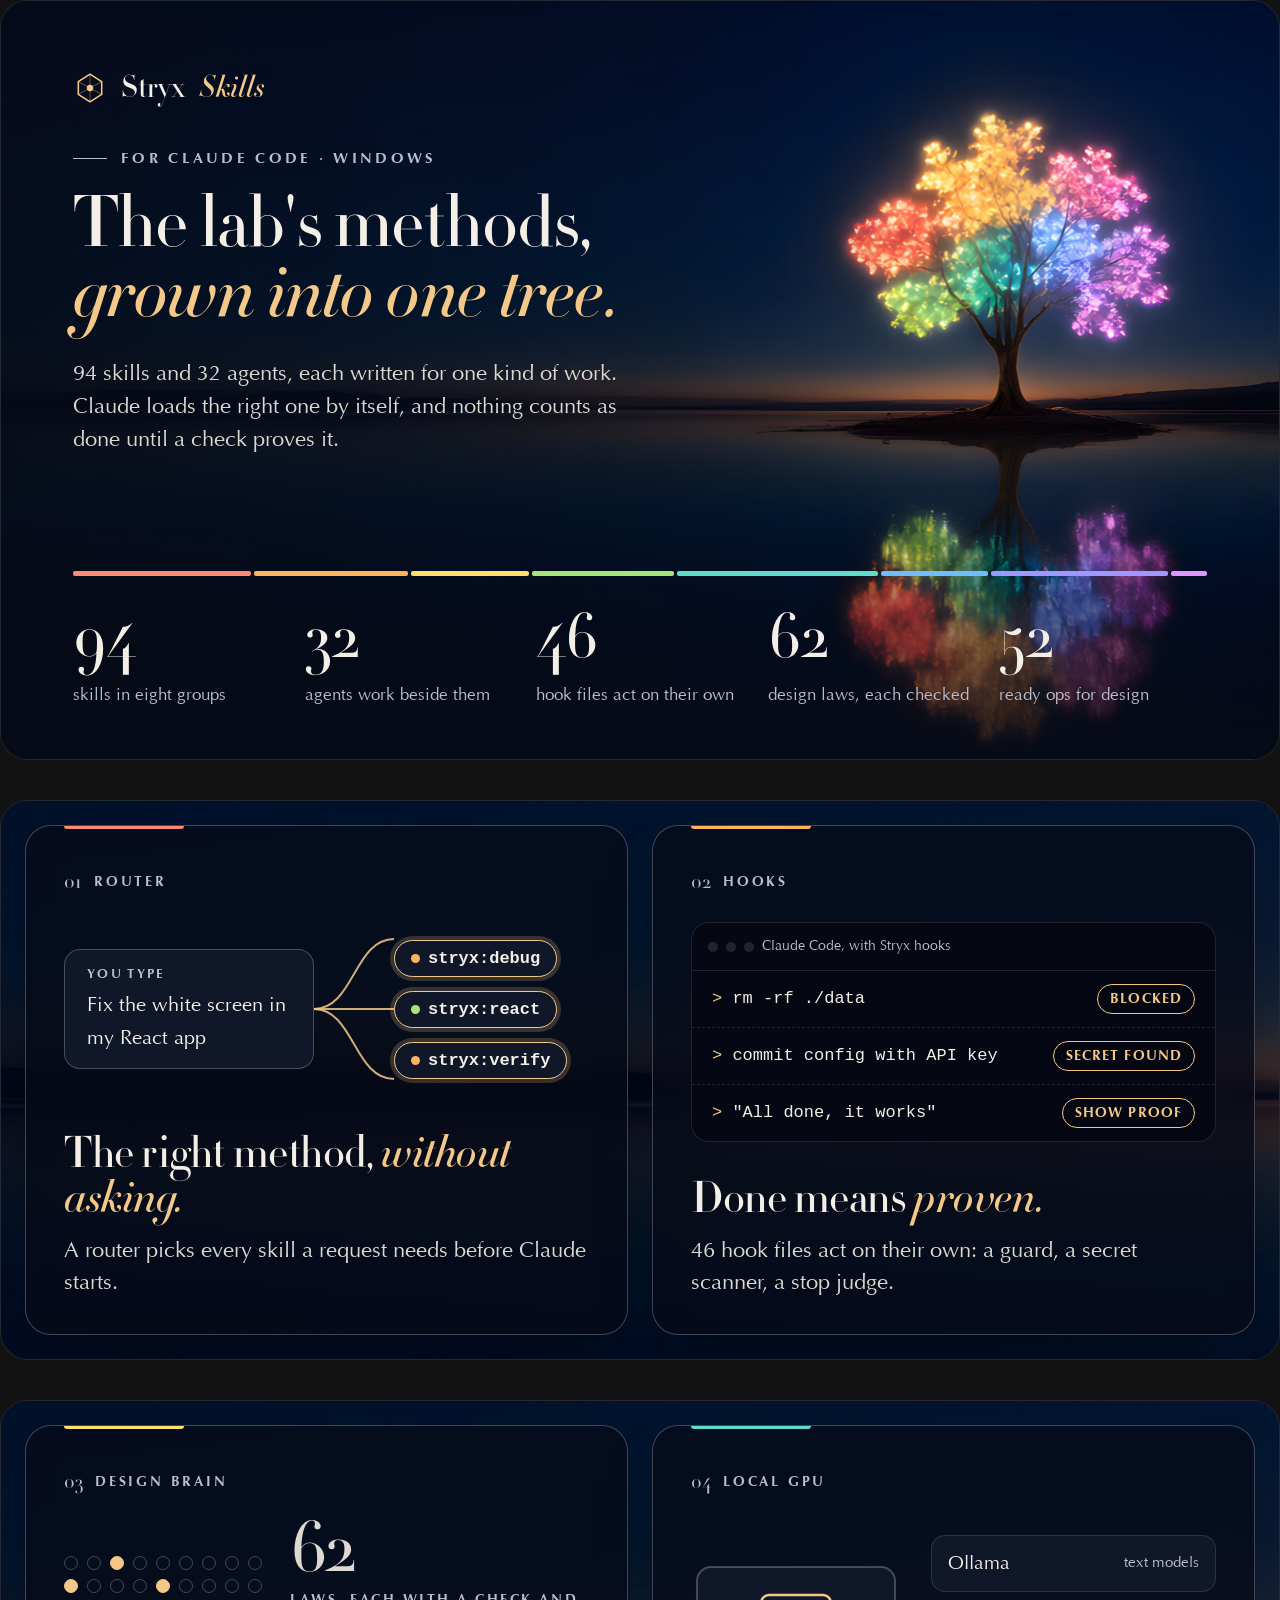
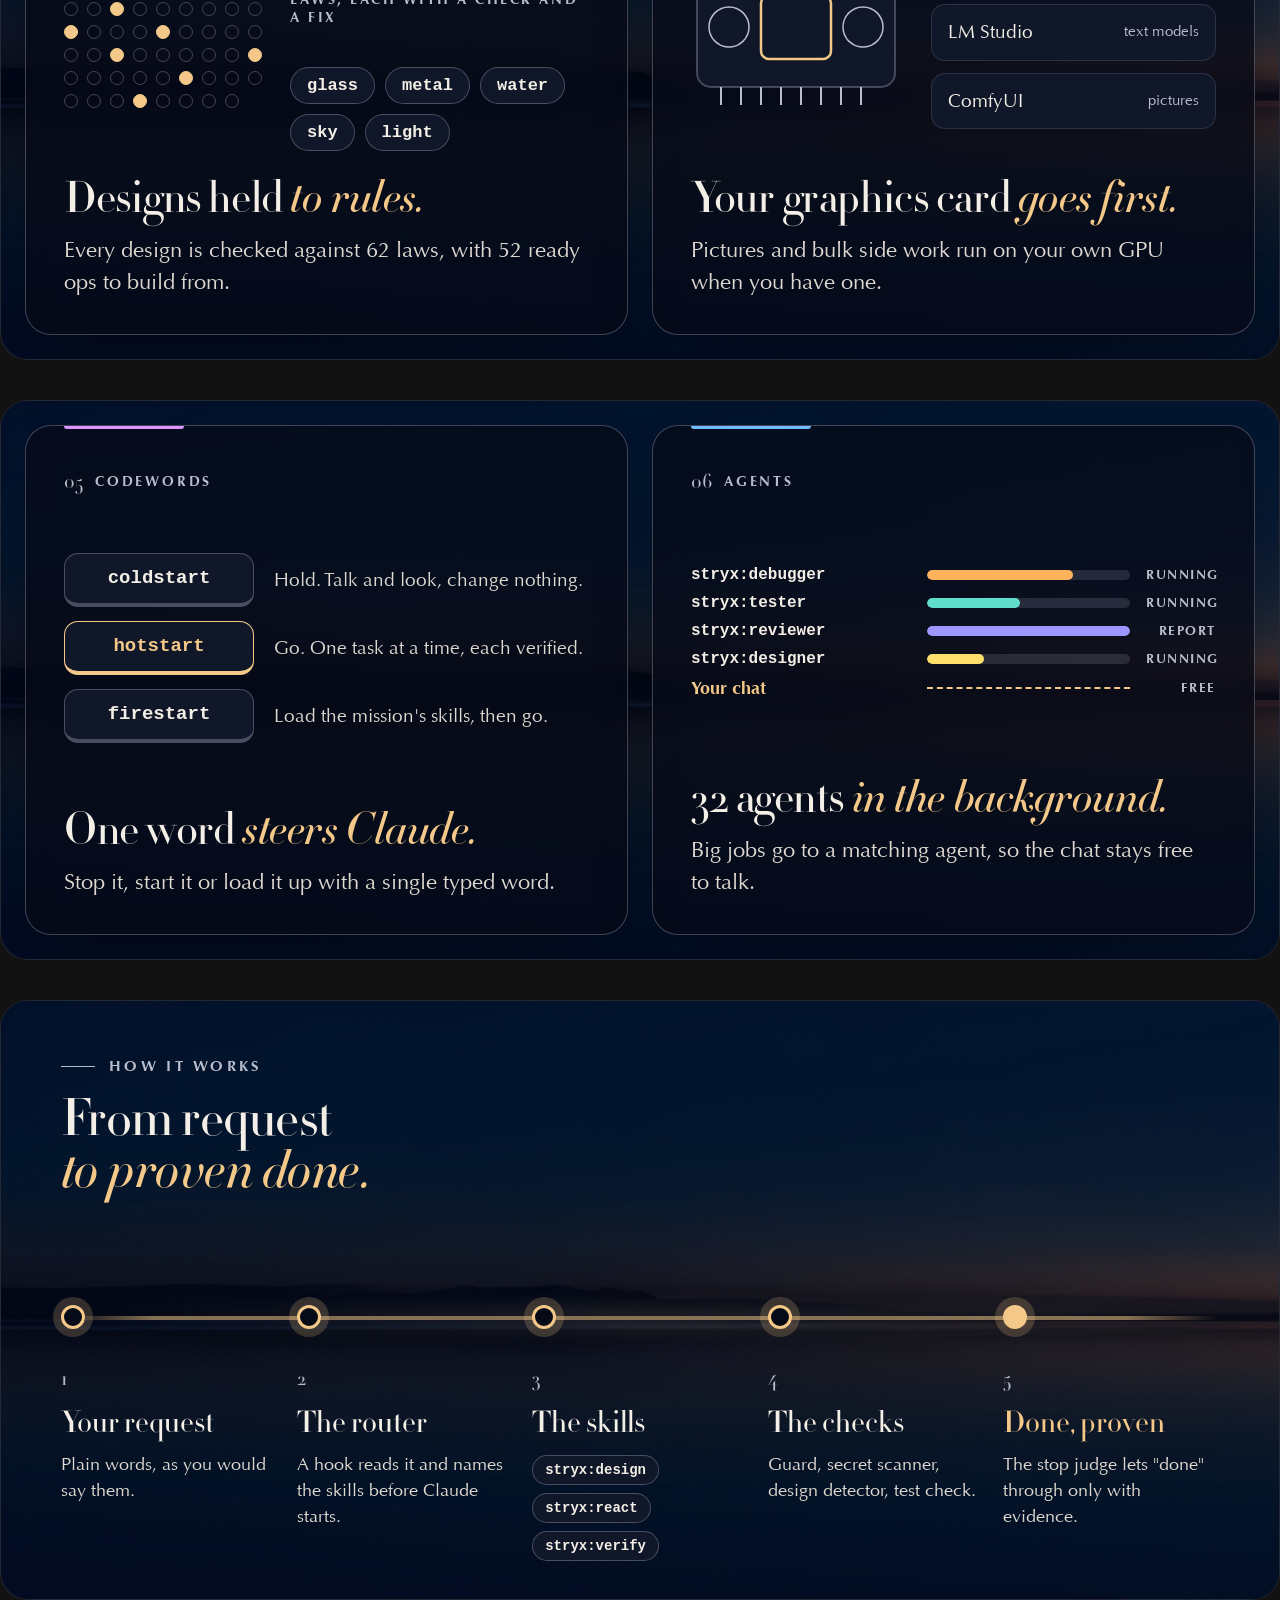
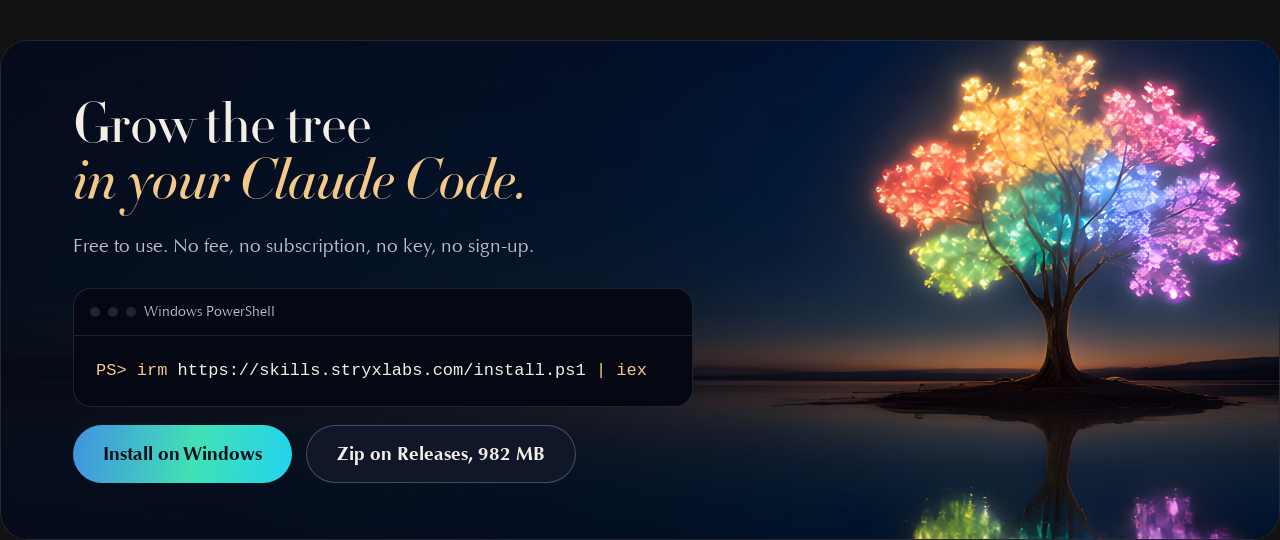
==== commit 59abcf93: "README art: painted night-lake backgrounds from the local image model Hero, feature cards, flow and " ====
--- a/docs/assets/readme/src/art.template.html
+++ b/docs/assets/readme/src/art.template.html
@@ -19,6 +19,23 @@
       radial-gradient(42% 60% at 8% 100%, var(--color-sun-glow), transparent 72%),
       linear-gradient(180deg, var(--color-ground-2), var(--color-ground) 70%); }
   .art.frame { border-radius: 28px; border: 1px solid var(--color-line); }
+
+  /* ---------- GPU paintings as backgrounds (paint/*.jpg, made with brain make art) ---------- */
+  .bg { position: absolute; inset: 0; z-index: -1; background: var(--paint) var(--pos, center) / cover no-repeat; }
+  .bg::after { content: ""; position: absolute; inset: 0; background: var(--scrim); }
+  .dark .bg { --scrim: linear-gradient(90deg, color-mix(in oklab, var(--color-ground) 82%, transparent) 0%,
+      color-mix(in oklab, var(--color-ground) 50%, transparent) 46%, transparent 72%); }
+  /* light: the same painting, washed in the paper tone so dark text reads on it */
+  .bg { --scrim: linear-gradient(90deg, color-mix(in oklab, var(--color-ground) 97%, transparent) 0%,
+      color-mix(in oklab, var(--color-ground) 90%, transparent) 50%, color-mix(in oklab, var(--color-ground) 45%, transparent) 100%); }
+  .bg.even { --scrim: color-mix(in oklab, var(--color-ground) 93%, transparent); }
+  .dark .bg.even { --scrim: color-mix(in oklab, var(--color-ground) 35%, transparent); }
+  .hero-bg { --pos: center; }
+  .dark .hero-bg { --scrim: linear-gradient(90deg, color-mix(in oklab, var(--color-ground) 80%, transparent) 0%, color-mix(in oklab, var(--color-ground) 35%, transparent) 50%, transparent 70%),
+      linear-gradient(0deg, color-mix(in oklab, var(--color-ground) 88%, transparent) 0%, transparent 34%); }
+  .hero-bg { --scrim: linear-gradient(90deg, color-mix(in oklab, var(--color-ground) 97%, transparent) 0%, color-mix(in oklab, var(--color-ground) 88%, transparent) 52%, color-mix(in oklab, var(--color-ground) 42%, transparent) 100%),
+      linear-gradient(0deg, color-mix(in oklab, var(--color-ground) 97%, transparent) 0%, color-mix(in oklab, var(--color-ground) 80%, transparent) 30%, transparent 48%); }
+  .card { backdrop-filter: blur(14px) saturate(1.1); }
   .mono { font-family: var(--font-mono); }
   .amber { color: var(--color-sun); }
   .k { font: 700 15px/1.3 var(--font-text); letter-spacing: 0.22em; text-transform: uppercase; color: var(--color-ink-mute);
@@ -138,12 +155,13 @@
   .step .chip { font-size: 14px; padding: 7px 12px; }
 
   /* ---------- closing ---------- */
-  #closing { height: 440px; padding: 70px 72px; display: grid; grid-template-columns: 1fr 1.1fr; gap: 40px; align-items: center; }
+  #closing { height: 500px; padding: 60px 72px; display: grid; grid-template-columns: 640px; gap: 26px; align-content: center; }
+  #closing .con { width: 620px; }
   #closing h2 { font: 500 56px/1 var(--font-display); letter-spacing: -0.01em; }
   #closing h2 em { display: block; color: var(--color-sun); }
   #closing .fine2 { margin-top: 22px; font-size: 19px; white-space: nowrap; color: var(--color-ink-mute); }
   #closing .con .row { font-size: 17px; padding: 24px 22px; white-space: nowrap; }
-  #closing .btns { display: flex; gap: 14px; margin-top: 22px; }
+  #closing .btns { display: flex; gap: 14px; margin-top: 18px; }
   .pill { display: inline-flex; align-items: center; height: 58px; padding: 0 30px; border-radius: 999px; font: 700 19px/1 var(--font-text); }
   .pill.brand { background: var(--gradient-brand); color: var(--color-on-brand); }
   .pill.ghost { border: 1px solid var(--color-line-strong); color: var(--color-ink); background: var(--color-surface); }
@@ -159,7 +177,7 @@
     <h1>The lab's methods, <em>grown into one tree.</em></h1>
     <p class="lead">94 skills and 32 agents, each written for one kind of work. Claude loads the right one by itself, and nothing counts as done until a check proves it.</p>
   </div>
-  <div class="tree-box"><!--TREE--></div>
+  <div class="bg hero-bg" style="--paint:url(paint/hero.jpg)"></div>
   <div class="foot">
     <div class="spectrum"><span style="--band:var(--g0);flex:15"></span><span style="--band:var(--g1);flex:13"></span><span style="--band:var(--g2);flex:10"></span><span style="--band:var(--g3);flex:12"></span><span style="--band:var(--g4);flex:17"></span><span style="--band:var(--g5);flex:9"></span><span style="--band:var(--g6);flex:15"></span><span style="--band:var(--g7);flex:3"></span></div>
     <dl class="stats">
@@ -174,6 +192,7 @@
 
 <!-- 2. FEATURES: router + proof -->
 <section class="art frame pair" id="features-1">
+  <div class="bg even" style="--paint:url(paint/lake.jpg)"></div>
   <article class="card" style="--band:var(--g0)">
     <p class="num">01 <b>Router</b></p>
     <div class="vis">
@@ -203,6 +222,7 @@
 
 <!-- 3. FEATURES: design brain + local GPU -->
 <section class="art frame pair" id="features-2">
+  <div class="bg even" style="--paint:url(paint/lake.jpg);--pos:center 30%"></div>
   <article class="card" style="--band:var(--g2)">
     <p class="num">03 <b>Design brain</b></p>
     <div class="vis">
@@ -237,6 +257,7 @@
 
 <!-- 4. FEATURES: codewords + agents -->
 <section class="art frame pair" id="features-3">
+  <div class="bg even" style="--paint:url(paint/lake.jpg);--pos:center 70%"></div>
   <article class="card" style="--band:var(--g7)">
     <p class="num">05 <b>Codewords</b></p>
     <div class="vis">
@@ -267,6 +288,7 @@
 
 <!-- 5. FLOW -->
 <section class="art frame" id="flow">
+  <div class="bg even flow-bg" style="--paint:url(paint/lake.jpg)"></div>
   <p class="k">How it works</p>
   <h2 style="margin-top:16px">From request <em>to proven done.</em></h2>
   <div class="river"></div>
@@ -281,6 +303,7 @@
 
 <!-- 6. CLOSING -->
 <section class="art frame" id="closing">
+  <div class="bg" style="--paint:url(paint/closing.jpg)"></div>
   <div>
     <h2>Grow the tree <em>in your Claude Code.</em></h2>
     <p class="fine2">Free to use. No fee, no subscription, no key, no sign-up.</p>
